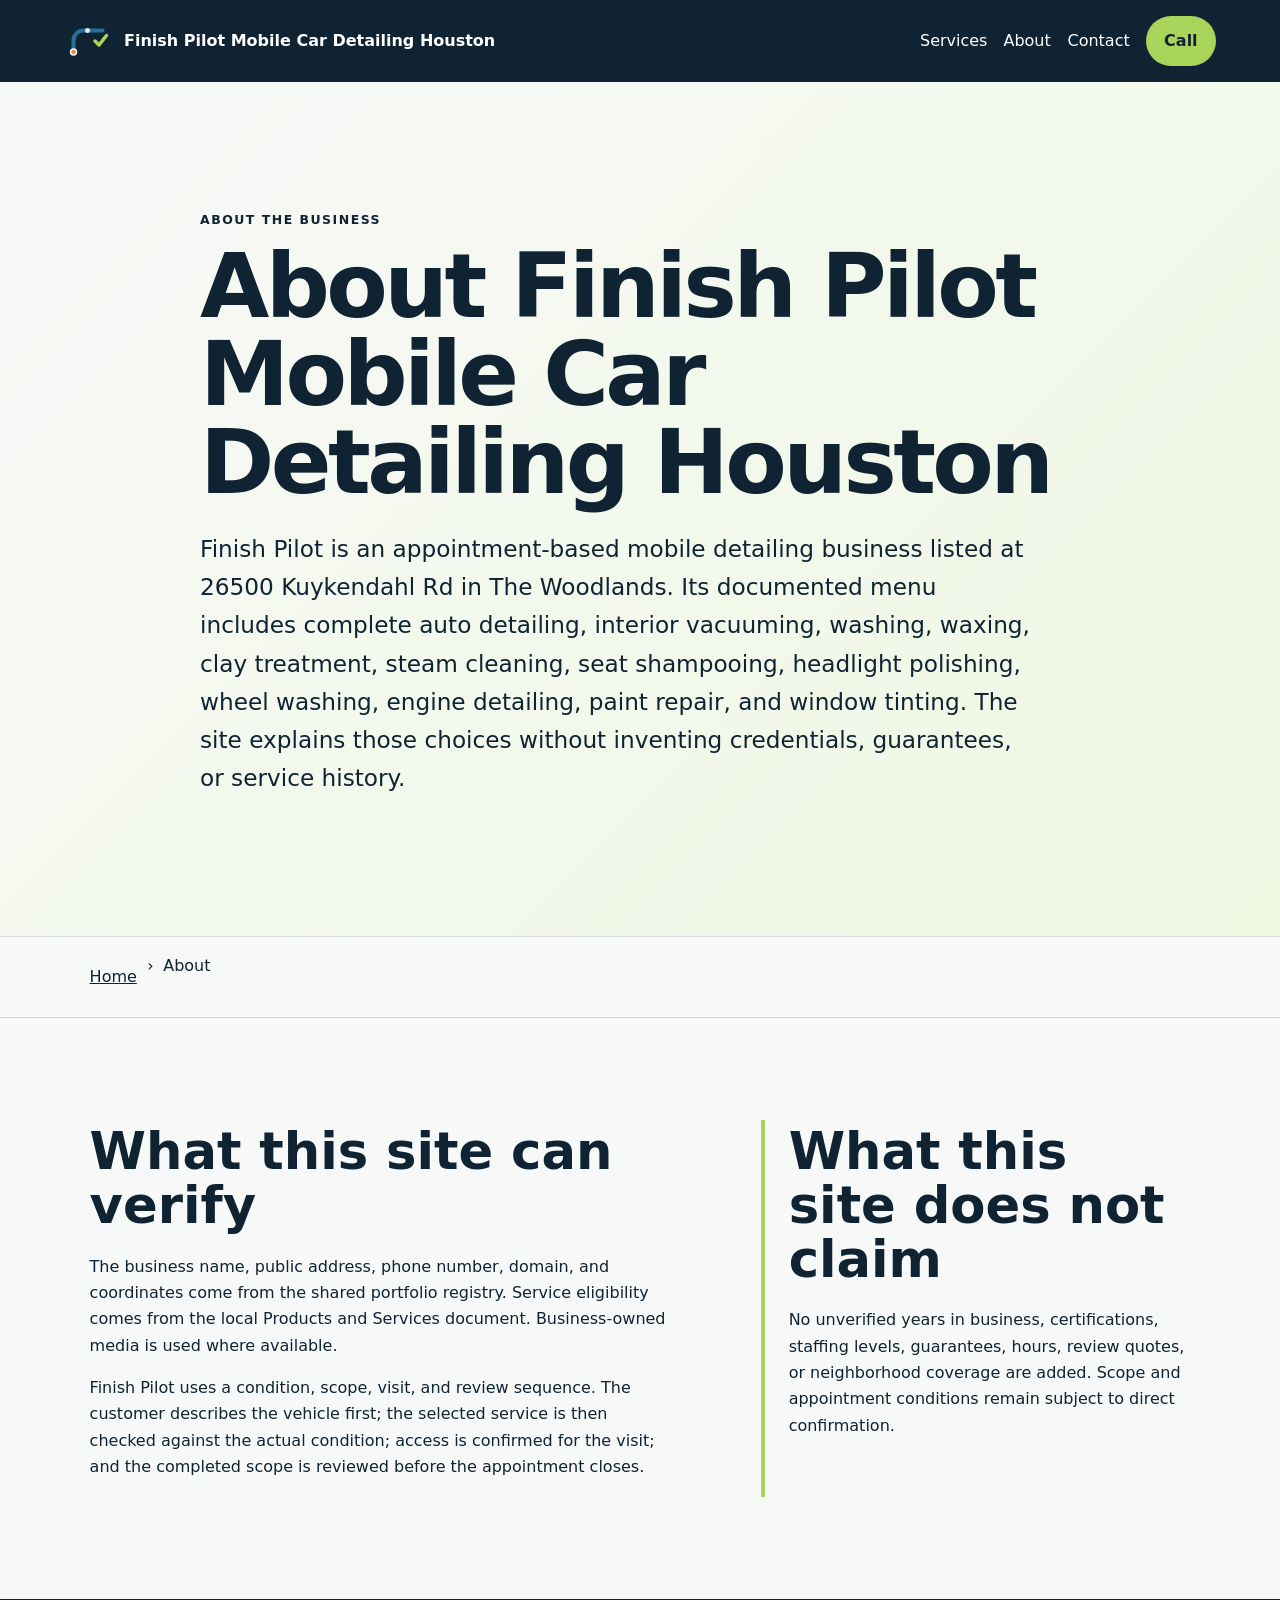
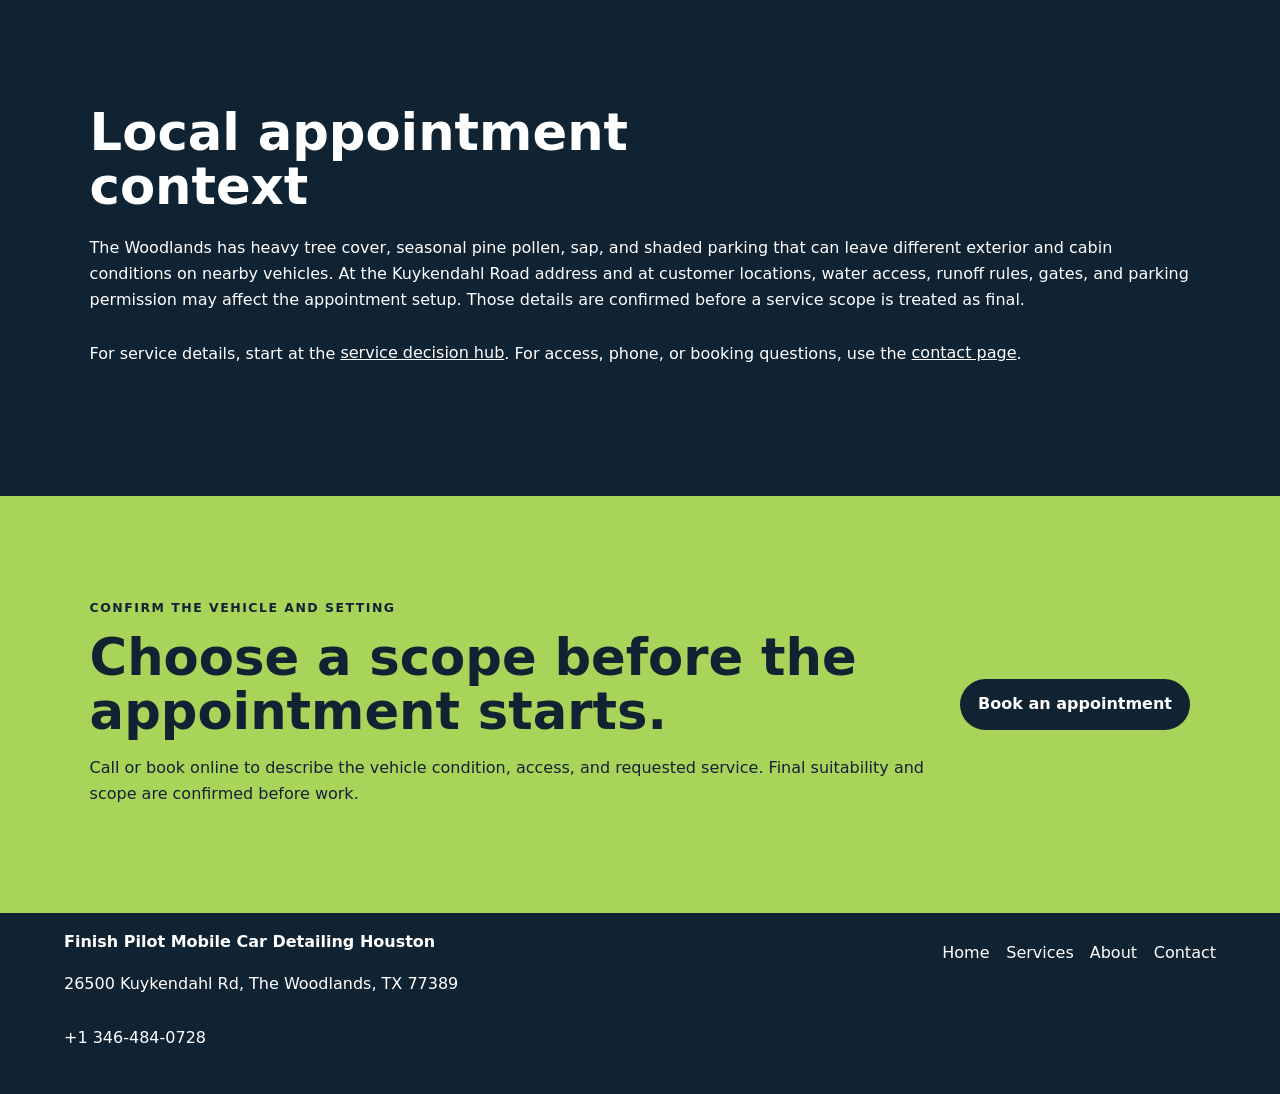
==== about/index.html @ 90a91960 "feat: add researched local SEO pages" ====
<!doctype html>
<html lang="en"><head>
  <meta charset="utf-8"><meta name="viewport" content="width=device-width,initial-scale=1">
  <title>About Finish Pilot Mobile Car Detailing Houston | The Woodlands, TX</title>
  <meta name="description" content="Verified identity, documented service scope, and appointment approach for Finish Pilot Mobile Car Detailing Houston in The Woodlands, TX.">
  <meta name="robots" content="index, follow, max-image-preview:large, max-snippet:-1">
  <link rel="canonical" href="https://finishpilot.shop/about/">
  <meta property="og:type" content="website"><meta property="og:title" content="About Finish Pilot Mobile Car Detailing Houston | The Woodlands, TX">
  <meta property="og:description" content="Verified identity, documented service scope, and appointment approach for Finish Pilot Mobile Car Detailing Houston in The Woodlands, TX."><meta property="og:url" content="https://finishpilot.shop/about/">
  <meta property="og:image" content="https://finishpilot.shop/assets/service-foam.jpg"><meta name="twitter:card" content="summary_large_image">
  <link rel="icon" href="/assets/favicon.svg"><link rel="stylesheet" href="/seo-pages.css"><script type="application/ld+json">{
  "@context": "https://schema.org",
  "@graph": [
    {
      "@type": "BreadcrumbList",
      "@id": "https://finishpilot.shop/about/#breadcrumb",
      "itemListElement": [
        {
          "@type": "ListItem",
          "position": 1,
          "name": "Home",
          "item": "https://finishpilot.shop/"
        },
        {
          "@type": "ListItem",
          "position": 2,
          "name": "About Finish Pilot Mobile Car Detailing Houston | The Woodlands, TX",
          "item": "https://finishpilot.shop/about/"
        }
      ]
    },
    {
      "@type": "WebPage",
      "@id": "https://finishpilot.shop/about/#webpage",
      "url": "https://finishpilot.shop/about/",
      "name": "About Finish Pilot Mobile Car Detailing Houston | The Woodlands, TX",
      "description": "Verified identity, documented service scope, and appointment approach for Finish Pilot Mobile Car Detailing Houston in The Woodlands, TX.",
      "breadcrumb": {
        "@id": "https://finishpilot.shop/about/#breadcrumb"
      },
      "isPartOf": {
        "@id": "https://finishpilot.shop/#website"
      },
      "about": {
        "@id": "https://finishpilot.shop/#business"
      }
    },
    {
      "@type": "ImageObject",
      "@id": "https://finishpilot.shop/about/#primaryimage",
      "contentUrl": "https://finishpilot.shop/assets/service-foam.jpg",
      "caption": "Illustrative vehicle detailing image for Finish Pilot Mobile Car Detailing Houston",
      "representativeOfPage": true
    }
  ]
}</script>
</head><body style="--pilot-accent:#a9d45a;--pilot-dark:#102332;--pilot-paper:#f7f9f8">
<a class="skip-link" href="#content">Skip to content</a>
<header class="pilot-header"><a class="pilot-brand" href="/"><img src="/assets/logo.svg" width="48" height="48" alt=""><span>Finish Pilot Mobile Car Detailing Houston</span></a>
<nav aria-label="Primary navigation"><a href="/services/">Services</a><a href="/about/">About</a><a href="/contact/">Contact</a><a class="pilot-call" href="tel:+13464840728">Call</a></nav></header>
<main id="content"><section class="pilot-hero text-only"><div><p class="eyebrow">About the business</p><h1>About Finish Pilot Mobile Car Detailing Houston</h1><p class="pilot-answer">Finish Pilot is an appointment-based mobile detailing business listed at 26500 Kuykendahl Rd in The Woodlands. Its documented menu includes complete auto detailing, interior vacuuming, washing, waxing, clay treatment, steam cleaning, seat shampooing, headlight polishing, wheel washing, engine detailing, paint repair, and window tinting. The site explains those choices without inventing credentials, guarantees, or service history.</p></div></section><nav class="breadcrumbs" aria-label="Breadcrumb"><a href="/">Home</a><span>›</span><span>About</span></nav>
<section class="pilot-section pilot-grid"><div><h2>What this site can verify</h2><p>The business name, public address, phone number, domain, and coordinates come from the shared portfolio registry. Service eligibility comes from the local Products and Services document. Business-owned media is used where available.</p><p>Finish Pilot uses a condition, scope, visit, and review sequence. The customer describes the vehicle first; the selected service is then checked against the actual condition; access is confirmed for the visit; and the completed scope is reviewed before the appointment closes.</p></div><aside><h2>What this site does not claim</h2><p>No unverified years in business, certifications, staffing levels, guarantees, hours, review quotes, or neighborhood coverage are added. Scope and appointment conditions remain subject to direct confirmation.</p></aside></section>
<section class="pilot-section tone"><h2>Local appointment context</h2><p>The Woodlands has heavy tree cover, seasonal pine pollen, sap, and shaded parking that can leave different exterior and cabin conditions on nearby vehicles. At the Kuykendahl Road address and at customer locations, water access, runoff rules, gates, and parking permission may affect the appointment setup. Those details are confirmed before a service scope is treated as final.</p><p>For service details, start at the <a href="/services/">service decision hub</a>. For access, phone, or booking questions, use the <a href="/contact/">contact page</a>.</p></section>
<section class="pilot-cta"><div><p class="eyebrow">Confirm the vehicle and setting</p><h2>Choose a scope before the appointment starts.</h2><p>Call or book online to describe the vehicle condition, access, and requested service. Final suitability and scope are confirmed before work.</p></div><a class="pilot-button" href="https://cal.com/sumitdatta/auto-detail-service">Book an appointment</a></section>
</main><footer class="pilot-footer"><div><strong>Finish Pilot Mobile Car Detailing Houston</strong><p>26500 Kuykendahl Rd, The Woodlands, TX 77389</p><p><a href="tel:+13464840728">+1 346-484-0728</a></p></div><nav aria-label="Footer navigation"><a href="/">Home</a><a href="/services/">Services</a><a href="/about/">About</a><a href="/contact/">Contact</a></nav></footer>
</body></html>
---- seo-pages.css ----
*{box-sizing:border-box}html{scroll-behavior:smooth}body{margin:0;background:var(--pilot-paper);color:var(--pilot-dark);font-family:system-ui,-apple-system,BlinkMacSystemFont,"Segoe UI",sans-serif;line-height:1.65}.skip-link{position:absolute;left:-999px}.skip-link:focus{left:1rem;top:1rem;z-index:9;background:#fff;padding:.75rem}.pilot-header,.pilot-footer{display:flex;align-items:center;justify-content:space-between;gap:1.5rem;padding:1rem clamp(1rem,5vw,4rem);background:var(--pilot-dark);color:#fff}.pilot-header{position:sticky;top:0;z-index:5}.pilot-brand{display:flex;align-items:center;gap:.75rem;max-width:36rem;font-weight:800}.pilot-header a,.pilot-footer a{color:inherit;text-decoration:none}.pilot-header nav,.pilot-footer nav{display:flex;flex-wrap:wrap;gap:1rem;align-items:center}.pilot-header nav a,.pilot-footer nav a,.breadcrumbs a,.pilot-section a,.pilot-footer>div a{display:inline-flex;min-width:48px;min-height:48px;align-items:center}.pilot-call,.pilot-button{display:inline-flex;min-height:48px;align-items:center;justify-content:center;border-radius:999px;background:var(--pilot-accent);color:var(--pilot-dark)!important;padding:.75rem 1.15rem;font-weight:800;text-decoration:none}.pilot-hero{display:grid;grid-template-columns:minmax(0,1.2fr) minmax(260px,.8fr);gap:clamp(2rem,6vw,6rem);padding:clamp(4rem,9vw,8rem) clamp(1.25rem,7vw,7rem);align-items:center;background:linear-gradient(135deg,var(--pilot-paper),color-mix(in srgb,var(--pilot-accent) 18%,white))}.pilot-hero.text-only{grid-template-columns:minmax(0,880px);justify-content:center}.pilot-hero h1{font-size:clamp(2.5rem,7vw,6rem);line-height:.98;margin:.3rem 0 1.25rem;letter-spacing:-.04em}.pilot-hero img{width:100%;height:auto;aspect-ratio:4/3;object-fit:cover;border-radius:1.5rem;box-shadow:0 28px 70px #0003}.pilot-answer{font-size:clamp(1.15rem,2vw,1.45rem);max-width:52rem}.pilot-proof,.source-note{font-size:.9rem;opacity:.76}.eyebrow{text-transform:uppercase;letter-spacing:.12em;font-size:.78rem;font-weight:900}.breadcrumbs{display:flex;gap:.6rem;flex-wrap:wrap;padding:1rem clamp(1.25rem,7vw,7rem);border-block:1px solid #0002}.breadcrumbs a,.pilot-section a{color:inherit}.pilot-section{padding:clamp(3.5rem,8vw,7rem) clamp(1.25rem,7vw,7rem)}.pilot-section h2{font-size:clamp(2rem,4vw,3.6rem);line-height:1.05;max-width:18ch;margin:.3rem 0 1.3rem}.pilot-section h3{font-size:1.25rem;margin-top:2rem}.pilot-grid{display:grid;grid-template-columns:minmax(0,1.15fr) minmax(260px,.85fr);gap:clamp(2rem,7vw,7rem)}.pilot-grid aside{border-left:4px solid var(--pilot-accent);padding-left:1.5rem}.tone{background:var(--pilot-dark);color:#fff}.checklist,.steps{padding-left:1.25rem}.checklist li,.steps li{margin:.75rem 0}.steps{display:grid;grid-template-columns:repeat(5,minmax(0,1fr));gap:1rem;list-style:none;padding:0;counter-reset:step}.steps li{counter-increment:step;padding:1rem;border:1px solid #fff4;border-radius:1rem}.steps li:before{content:counter(step);display:block;font-size:2rem;font-weight:900;color:var(--pilot-accent)}.faq-list{max-width:900px}.faq-list details{border-top:1px solid #0003;padding:1rem 0}.faq-list summary{font-size:1.15rem;font-weight:800;cursor:pointer}.related-links,.service-cards{display:grid;grid-template-columns:repeat(2,minmax(0,1fr));gap:1rem}.related-links a,.service-cards article{display:block;padding:1.25rem;border:1px solid #0003;border-radius:1rem;background:#fff}.service-cards h2{font-size:1.6rem}.pilot-cta{display:flex;align-items:center;justify-content:space-between;gap:2rem;padding:clamp(3rem,7vw,6rem) clamp(1.25rem,7vw,7rem);background:var(--pilot-accent)}.pilot-cta h2{font-size:clamp(2rem,4vw,3.5rem);line-height:1.05;margin:.25rem 0}.pilot-cta .pilot-button{background:var(--pilot-dark);color:#fff!important;white-space:nowrap}.pilot-footer{align-items:flex-start}.large-link{font-size:clamp(1.4rem,3vw,2.4rem);font-weight:900}@media(max-width:800px){.pilot-header{position:static;align-items:flex-start}.pilot-brand span{display:none}.pilot-hero,.pilot-grid{grid-template-columns:1fr}.steps{grid-template-columns:1fr}.related-links,.service-cards{grid-template-columns:1fr}.pilot-cta,.pilot-footer{align-items:flex-start;flex-direction:column}}
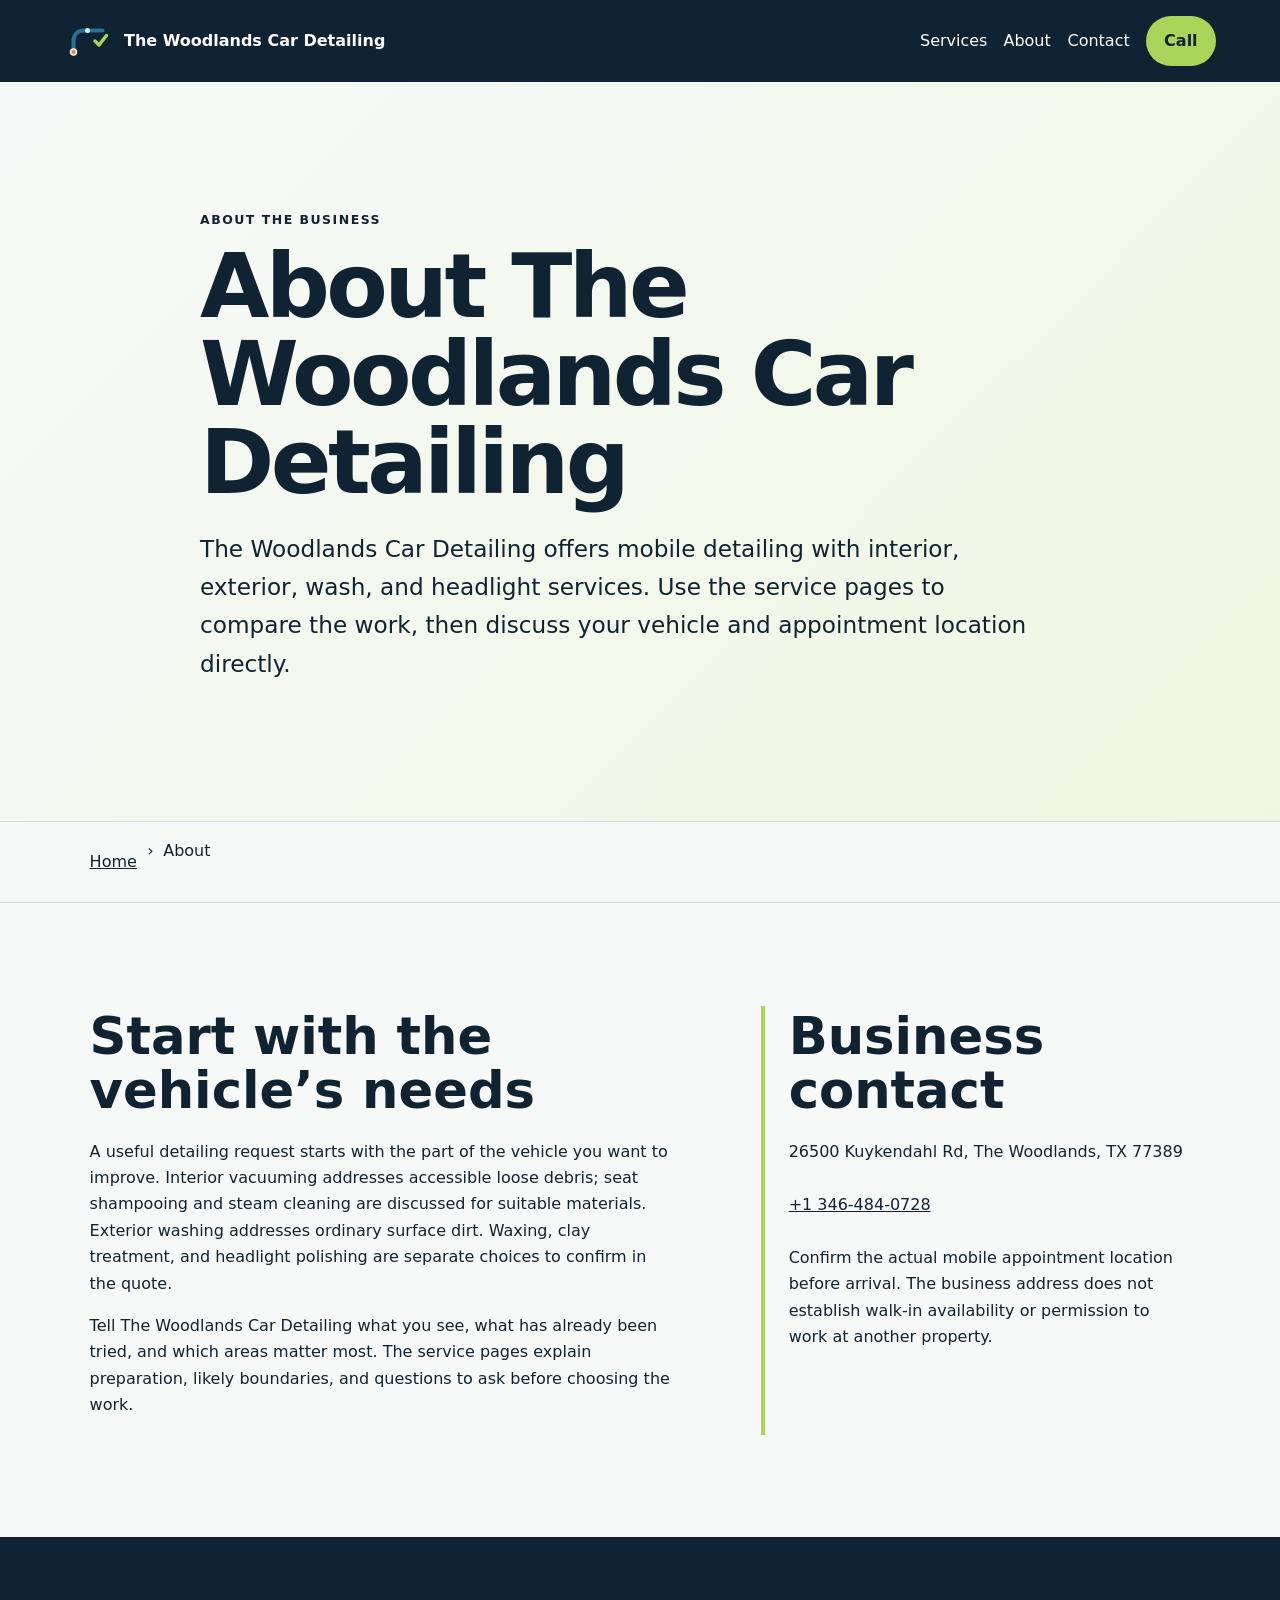
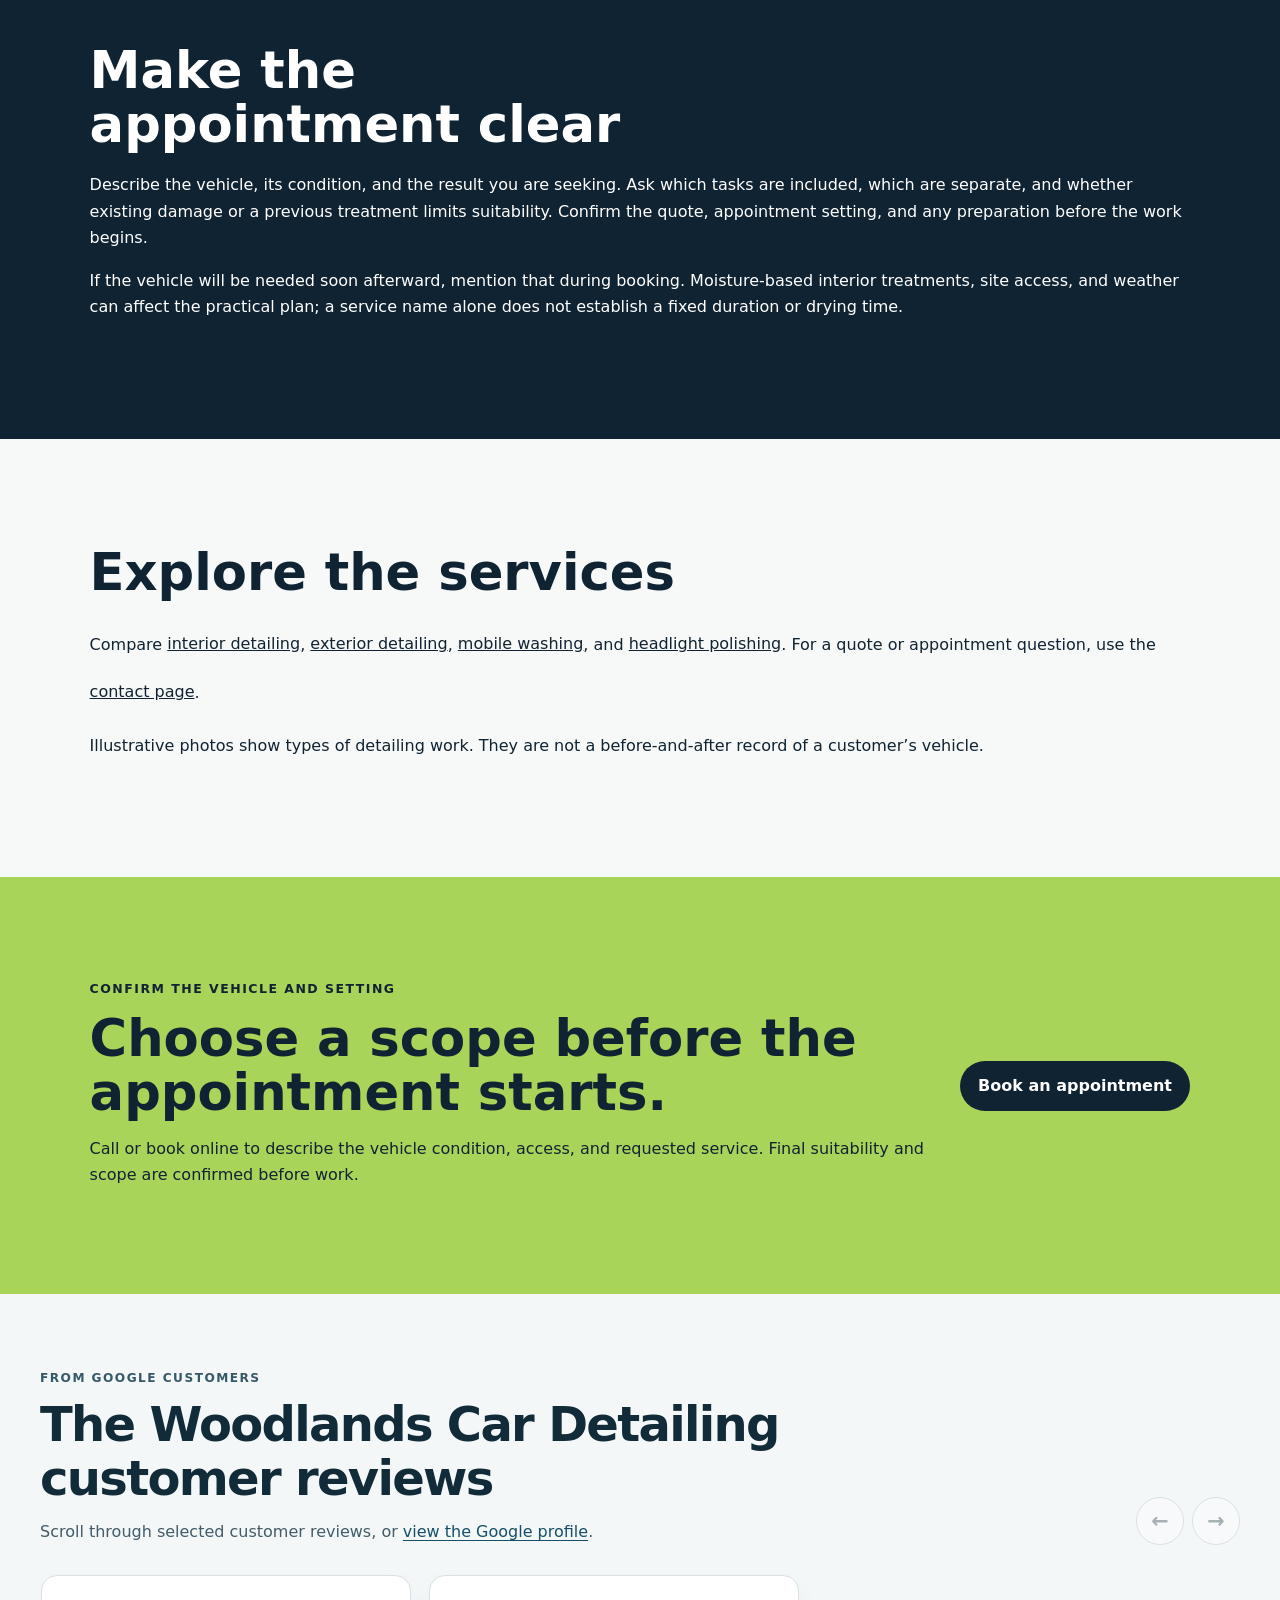
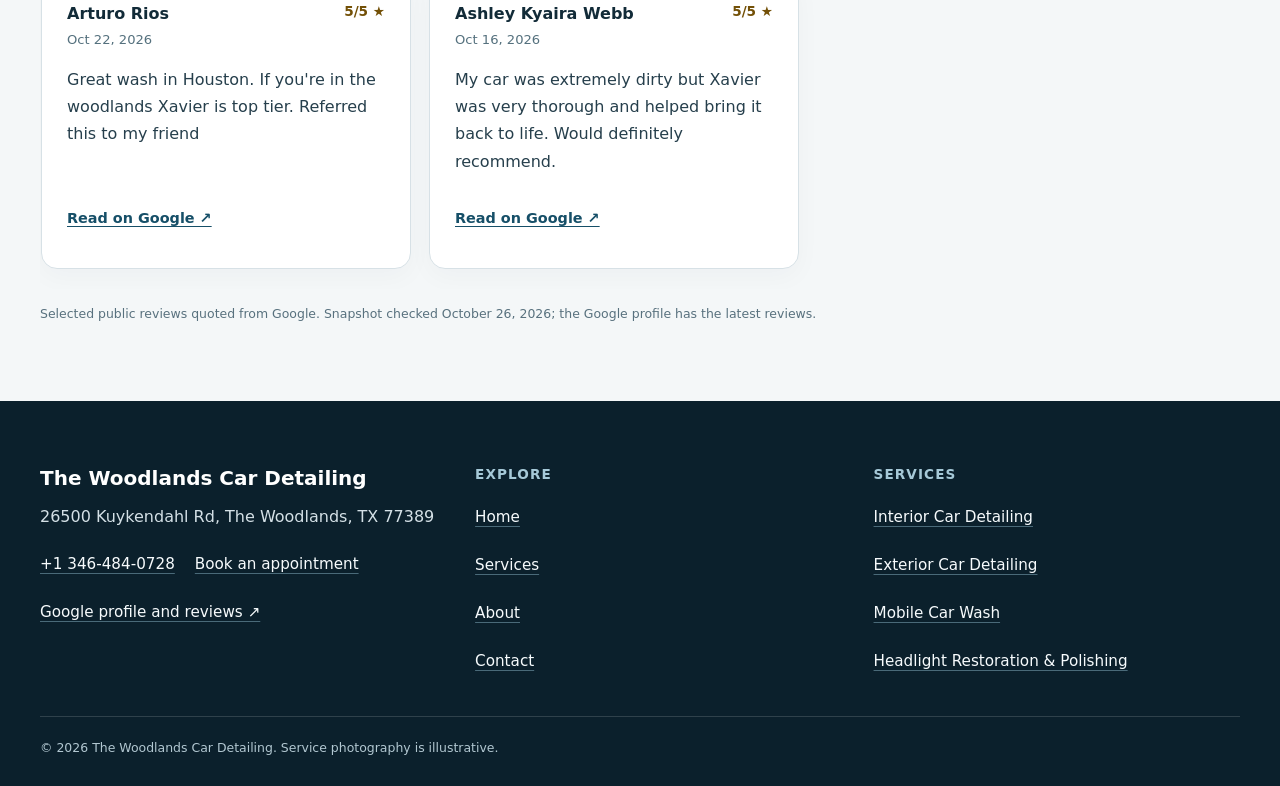
==== commit 40b88e94: "Align website branding and local service information" ====
--- a/about/index.html
+++ b/about/index.html
@@ -1,66 +1,70 @@
 <!doctype html>
 <html lang="en"><head>
   <meta charset="utf-8"><meta name="viewport" content="width=device-width,initial-scale=1">
-  <title>About Finish Pilot Mobile Car Detailing Houston | The Woodlands, TX</title>
-  <meta name="description" content="Verified identity, documented service scope, and appointment approach for Finish Pilot Mobile Car Detailing Houston in The Woodlands, TX.">
+  <title>About The Woodlands Car Detailing | The Woodlands, TX</title>
+  <meta name="description" content="Verified identity, documented service scope, and appointment approach for The Woodlands Car Detailing in The Woodlands, TX.">
   <meta name="robots" content="index, follow, max-image-preview:large, max-snippet:-1">
-  <link rel="canonical" href="https://finishpilot.shop/about/">
-  <meta property="og:type" content="website"><meta property="og:title" content="About Finish Pilot Mobile Car Detailing Houston | The Woodlands, TX">
-  <meta property="og:description" content="Verified identity, documented service scope, and appointment approach for Finish Pilot Mobile Car Detailing Houston in The Woodlands, TX."><meta property="og:url" content="https://finishpilot.shop/about/">
-  <meta property="og:image" content="https://finishpilot.shop/assets/service-foam.jpg"><meta name="twitter:card" content="summary_large_image">
+  <link rel="canonical" href="https://thewoodlandscardetailing.shop/about/">
+  <meta property="og:type" content="website"><meta property="og:title" content="About The Woodlands Car Detailing | The Woodlands, TX">
+  <meta property="og:description" content="Verified identity, documented service scope, and appointment approach for The Woodlands Car Detailing in The Woodlands, TX."><meta property="og:url" content="https://thewoodlandscardetailing.shop/about/">
+  <meta property="og:image" content="https://thewoodlandscardetailing.shop/assets/service-foam.jpg"><meta name="twitter:card" content="summary_large_image">
   <link rel="icon" href="/assets/favicon.svg"><link rel="stylesheet" href="/seo-pages.css"><script type="application/ld+json">{
   "@context": "https://schema.org",
   "@graph": [
     {
       "@type": "BreadcrumbList",
-      "@id": "https://finishpilot.shop/about/#breadcrumb",
+      "@id": "https://thewoodlandscardetailing.shop/about/#breadcrumb",
       "itemListElement": [
         {
           "@type": "ListItem",
           "position": 1,
           "name": "Home",
-          "item": "https://finishpilot.shop/"
+          "item": "https://thewoodlandscardetailing.shop/"
         },
         {
           "@type": "ListItem",
           "position": 2,
-          "name": "About Finish Pilot Mobile Car Detailing Houston | The Woodlands, TX",
-          "item": "https://finishpilot.shop/about/"
+          "name": "About The Woodlands Car Detailing | The Woodlands, TX",
+          "item": "https://thewoodlandscardetailing.shop/about/"
         }
       ]
     },
     {
       "@type": "WebPage",
-      "@id": "https://finishpilot.shop/about/#webpage",
-      "url": "https://finishpilot.shop/about/",
-      "name": "About Finish Pilot Mobile Car Detailing Houston | The Woodlands, TX",
-      "description": "Verified identity, documented service scope, and appointment approach for Finish Pilot Mobile Car Detailing Houston in The Woodlands, TX.",
+      "@id": "https://thewoodlandscardetailing.shop/about/#webpage",
+      "url": "https://thewoodlandscardetailing.shop/about/",
+      "name": "About The Woodlands Car Detailing | The Woodlands, TX",
+      "description": "Verified identity, documented service scope, and appointment approach for The Woodlands Car Detailing in The Woodlands, TX.",
       "breadcrumb": {
-        "@id": "https://finishpilot.shop/about/#breadcrumb"
+        "@id": "https://thewoodlandscardetailing.shop/about/#breadcrumb"
       },
       "isPartOf": {
-        "@id": "https://finishpilot.shop/#website"
+        "@id": "https://thewoodlandscardetailing.shop/#website"
       },
       "about": {
-        "@id": "https://finishpilot.shop/#business"
+        "@id": "https://thewoodlandscardetailing.shop/#business"
       }
     },
     {
       "@type": "ImageObject",
-      "@id": "https://finishpilot.shop/about/#primaryimage",
-      "contentUrl": "https://finishpilot.shop/assets/service-foam.jpg",
-      "caption": "Illustrative vehicle detailing image for Finish Pilot Mobile Car Detailing Houston",
+      "@id": "https://thewoodlandscardetailing.shop/about/#primaryimage",
+      "contentUrl": "https://thewoodlandscardetailing.shop/assets/service-foam.jpg",
+      "caption": "Illustrative vehicle detailing image for The Woodlands Car Detailing",
       "representativeOfPage": true
     }
   ]
 }</script>
+<link rel="stylesheet" href="/portfolio-components.css">
 </head><body style="--pilot-accent:#a9d45a;--pilot-dark:#102332;--pilot-paper:#f7f9f8">
 <a class="skip-link" href="#content">Skip to content</a>
-<header class="pilot-header"><a class="pilot-brand" href="/"><img src="/assets/logo.svg" width="48" height="48" alt=""><span>Finish Pilot Mobile Car Detailing Houston</span></a>
+<header class="pilot-header"><a class="pilot-brand" href="/"><img src="/assets/logo.svg" width="48" height="48" alt=""><span>The Woodlands Car Detailing</span></a>
 <nav aria-label="Primary navigation"><a href="/services/">Services</a><a href="/about/">About</a><a href="/contact/">Contact</a><a class="pilot-call" href="tel:+13464840728">Call</a></nav></header>
-<main id="content"><section class="pilot-hero text-only"><div><p class="eyebrow">About the business</p><h1>About Finish Pilot Mobile Car Detailing Houston</h1><p class="pilot-answer">Finish Pilot is an appointment-based mobile detailing business listed at 26500 Kuykendahl Rd in The Woodlands. Its documented menu includes complete auto detailing, interior vacuuming, washing, waxing, clay treatment, steam cleaning, seat shampooing, headlight polishing, wheel washing, engine detailing, paint repair, and window tinting. The site explains those choices without inventing credentials, guarantees, or service history.</p></div></section><nav class="breadcrumbs" aria-label="Breadcrumb"><a href="/">Home</a><span>›</span><span>About</span></nav>
-<section class="pilot-section pilot-grid"><div><h2>What this site can verify</h2><p>The business name, public address, phone number, domain, and coordinates come from the shared portfolio registry. Service eligibility comes from the local Products and Services document. Business-owned media is used where available.</p><p>Finish Pilot uses a condition, scope, visit, and review sequence. The customer describes the vehicle first; the selected service is then checked against the actual condition; access is confirmed for the visit; and the completed scope is reviewed before the appointment closes.</p></div><aside><h2>What this site does not claim</h2><p>No unverified years in business, certifications, staffing levels, guarantees, hours, review quotes, or neighborhood coverage are added. Scope and appointment conditions remain subject to direct confirmation.</p></aside></section>
-<section class="pilot-section tone"><h2>Local appointment context</h2><p>The Woodlands has heavy tree cover, seasonal pine pollen, sap, and shaded parking that can leave different exterior and cabin conditions on nearby vehicles. At the Kuykendahl Road address and at customer locations, water access, runoff rules, gates, and parking permission may affect the appointment setup. Those details are confirmed before a service scope is treated as final.</p><p>For service details, start at the <a href="/services/">service decision hub</a>. For access, phone, or booking questions, use the <a href="/contact/">contact page</a>.</p></section>
+<main id="content"><section class="pilot-hero text-only"><div><p class="eyebrow">About the business</p><h1>About The Woodlands Car Detailing</h1><p class="pilot-answer">The Woodlands Car Detailing offers mobile detailing with interior, exterior, wash, and headlight services. Use the service pages to compare the work, then discuss your vehicle and appointment location directly.</p></div></section><nav class="breadcrumbs" aria-label="Breadcrumb"><a href="/">Home</a><span>›</span><span>About</span></nav>
+<section class="pilot-section pilot-grid"><div><h2>Start with the vehicle’s needs</h2><p>A useful detailing request starts with the part of the vehicle you want to improve. Interior vacuuming addresses accessible loose debris; seat shampooing and steam cleaning are discussed for suitable materials. Exterior washing addresses ordinary surface dirt. Waxing, clay treatment, and headlight polishing are separate choices to confirm in the quote.</p><p>Tell The Woodlands Car Detailing what you see, what has already been tried, and which areas matter most. The service pages explain preparation, likely boundaries, and questions to ask before choosing the work.</p></div><aside><h2>Business contact</h2><p>26500 Kuykendahl Rd, The Woodlands, TX 77389</p><p><a href="tel:+13464840728">+1 346-484-0728</a></p><p>Confirm the actual mobile appointment location before arrival. The business address does not establish walk-in availability or permission to work at another property.</p></aside></section>
+<section class="pilot-section tone"><h2>Make the appointment clear</h2><p>Describe the vehicle, its condition, and the result you are seeking. Ask which tasks are included, which are separate, and whether existing damage or a previous treatment limits suitability. Confirm the quote, appointment setting, and any preparation before the work begins.</p><p>If the vehicle will be needed soon afterward, mention that during booking. Moisture-based interior treatments, site access, and weather can affect the practical plan; a service name alone does not establish a fixed duration or drying time.</p></section>
+<section class="pilot-section"><h2>Explore the services</h2><p>Compare <a href="/services/interior-car-detailing/">interior detailing</a>, <a href="/services/exterior-car-detailing/">exterior detailing</a>, <a href="/services/mobile-car-wash/">mobile washing</a>, and <a href="/services/headlight-restoration/">headlight polishing</a>. For a quote or appointment question, use the <a href="/contact/">contact page</a>.</p><p>Illustrative photos show types of detailing work. They are not a before-and-after record of a customer’s vehicle.</p></section>
 <section class="pilot-cta"><div><p class="eyebrow">Confirm the vehicle and setting</p><h2>Choose a scope before the appointment starts.</h2><p>Call or book online to describe the vehicle condition, access, and requested service. Final suitability and scope are confirmed before work.</p></div><a class="pilot-button" href="https://cal.com/sumitdatta/auto-detail-service">Book an appointment</a></section>
-</main><footer class="pilot-footer"><div><strong>Finish Pilot Mobile Car Detailing Houston</strong><p>26500 Kuykendahl Rd, The Woodlands, TX 77389</p><p><a href="tel:+13464840728">+1 346-484-0728</a></p></div><nav aria-label="Footer navigation"><a href="/">Home</a><a href="/services/">Services</a><a href="/about/">About</a><a href="/contact/">Contact</a></nav></footer>
+<!-- PORTFOLIO-REVIEWS:START --><section class="portfolio-reviews" aria-labelledby="portfolio-reviews-title"><div class="portfolio-reviews__heading"><div><p class="portfolio-reviews__kicker">From Google customers</p><h2 id="portfolio-reviews-title">The Woodlands Car Detailing customer reviews</h2><p class="portfolio-reviews__intro">Scroll through selected customer reviews, or <a href="https://www.google.com/maps?cid=17974820906461714589" target="_blank" rel="noopener noreferrer">view the Google profile</a>.</p></div><div class="portfolio-reviews__controls"><button type="button" data-reviews-prev aria-label="Previous reviews">←</button><button type="button" data-reviews-next aria-label="Next reviews">→</button></div></div><div class="portfolio-reviews__track" role="region" aria-label="Scrollable customer reviews" tabindex="0"><article class="portfolio-review"><div class="portfolio-review__meta"><div><span class="portfolio-review__author">Arturo Rios</span><time datetime="2026-10-22">Oct 22, 2026</time></div><span class="portfolio-review__rating" aria-label="5 out of 5 stars">5/5 ★</span></div><blockquote><p>Great wash in Houston. If you&#x27;re in the woodlands Xavier is top tier. Referred this to my friend</p></blockquote><a class="portfolio-review__source" href="https://www.google.com/maps/reviews/data=!4m8!14m7!1m6!2m5!1sCi9DQUlRQUNvZENodHljRjlvT21VMmFGVXpRa0owYkcxQkxVSjRZbXBJVjNOWlNYYxAB!2m1!1s0x0:0xf973646136ea589d!3m1!1s2@1:CAIQACodChtycF9oOmU2aFUzQkJ0bG1BLUJ4YmpIV3NZSXc%7C%7C?hl=en-US" target="_blank" rel="noopener noreferrer">Read on Google ↗</a></article><article class="portfolio-review"><div class="portfolio-review__meta"><div><span class="portfolio-review__author">Ashley Kyaira Webb</span><time datetime="2026-10-16">Oct 16, 2026</time></div><span class="portfolio-review__rating" aria-label="5 out of 5 stars">5/5 ★</span></div><blockquote><p>My car was extremely dirty but Xavier was very thorough and helped bring it back to life. Would definitely recommend.</p></blockquote><a class="portfolio-review__source" href="https://www.google.com/maps/reviews/data=!4m8!14m7!1m6!2m5!1sCi9DQUlRQUNvZENodHljRjlvT25oUlkwWm9ZM0ZQWDJ0YWJHOTNUMjF5YVVaMVRGRRAB!2m1!1s0x0:0xf973646136ea589d!3m1!1s2@1:CAIQACodChtycF9oOnhRY0ZoY3FPX2tabG93T21yaUZ1TFE%7C%7C?hl=en-US" target="_blank" rel="noopener noreferrer">Read on Google ↗</a></article></div><p class="portfolio-reviews__note">Selected public reviews quoted from Google. Snapshot checked <time datetime="2026-10-26">October 26, 2026</time>; the Google profile has the latest reviews.</p></section><!-- PORTFOLIO-REVIEWS:END -->
+</main><footer class="portfolio-footer"><div class="portfolio-footer__grid"><div><strong class="portfolio-footer__name">The Woodlands Car Detailing</strong><address>26500 Kuykendahl Rd, The Woodlands, TX 77389</address><div class="portfolio-footer__contact"><a href="tel:+13464840728">+1 346-484-0728</a><a href="https://cal.com/sumitdatta/auto-detail-service">Book an appointment</a></div><a href="https://www.google.com/maps?cid=17974820906461714589" target="_blank" rel="noopener noreferrer">Google profile and reviews ↗</a></div><div><h2>Explore</h2><nav aria-label="Footer navigation"><a href="/">Home</a><a href="/services/">Services</a><a href="/about/">About</a><a href="/contact/">Contact</a></nav></div><div><h2>Services</h2><nav aria-label="Service pages"><a href="/services/interior-car-detailing/">Interior Car Detailing</a><a href="/services/exterior-car-detailing/">Exterior Car Detailing</a><a href="/services/mobile-car-wash/">Mobile Car Wash</a><a href="/services/headlight-restoration/">Headlight Restoration &amp; Polishing</a></nav></div></div><p class="portfolio-footer__bottom">© <span id="year">2026</span> The Woodlands Car Detailing. Service photography is illustrative.</p></footer>
+<script src="/portfolio-components.js" defer></script>
 </body></html>
--- a/portfolio-components.css
+++ b/portfolio-components.css
@@ -0,0 +1,37 @@
+/* Portfolio components: scoped styles, no external requests. */
+.portfolio-reviews,.portfolio-footer{box-sizing:border-box;min-width:0;font-family:inherit}
+.portfolio-reviews *,.portfolio-footer *{box-sizing:border-box}
+.portfolio-reviews{color:#122b38;background:#f4f7f8;padding:clamp(3rem,6vw,5.5rem) max(20px,calc((100% - 1200px)/2));isolation:isolate}
+.portfolio-reviews__heading{display:flex;justify-content:space-between;align-items:flex-end;gap:24px;margin:0 0 28px}
+.portfolio-reviews__heading>div{min-width:0;max-width:850px}
+.portfolio-reviews__kicker{margin:0 0 10px;font-family:inherit;font-weight:700;font-size:.76rem;line-height:1.3;letter-spacing:.12em;text-transform:uppercase;color:#365968}
+.portfolio-reviews h2{max-width:none;margin:0 0 14px;font-family:inherit;font-size:clamp(1.8rem,4vw,3rem);font-weight:800;line-height:1.13;letter-spacing:-.035em;text-transform:none;color:#122b38;overflow-wrap:anywhere}
+.portfolio-reviews__intro{font-size:1rem;line-height:1.6;color:#425c68;margin:0}
+.portfolio-reviews__intro a,.portfolio-review__source{color:#164f68;text-decoration:underline;text-underline-offset:3px}
+.portfolio-reviews__controls{display:none;gap:8px;flex-shrink:0}
+.portfolio-reviews[data-ready] .portfolio-reviews__controls{display:flex}
+.portfolio-reviews__controls button{display:grid;place-items:center;width:48px;height:48px;border:1px solid #a9bac2;border-radius:50%;background:#fff;color:#122b38;font-family:inherit;font-weight:700;font-size:1.3rem;line-height:1;cursor:pointer}
+.portfolio-reviews__controls button:disabled{opacity:.35;cursor:default}
+.portfolio-reviews__track{display:flex;align-items:stretch;gap:18px;overflow-x:auto;overscroll-behavior-x:contain;scroll-snap-type:x proximity;scroll-padding-inline:1px;padding:2px 1px 20px;max-width:100%;min-width:0;scrollbar-width:thin;scrollbar-color:#7c9aa8 #dfe7eb}
+.portfolio-review{display:flex;flex-direction:column;flex:0 0 min(370px,86vw);min-width:0;max-width:100%;margin:0;padding:25px;background:#fff;border:1px solid #d7e1e6;border-radius:16px;box-shadow:0 8px 26px #0a263d08;scroll-snap-align:start;text-align:left}
+.portfolio-review__meta{display:flex;align-items:flex-start;justify-content:space-between;gap:14px;margin-bottom:16px}
+.portfolio-review__author{font-size:1rem;font-weight:800;line-height:1.4;color:#122b38;overflow-wrap:anywhere}
+.portfolio-review time{display:block;font-size:.82rem;line-height:1.5;color:#55717e;margin-top:3px}
+.portfolio-review__rating{white-space:nowrap;font-size:.85rem;font-weight:700;line-height:1.5;color:#735007}
+.portfolio-review blockquote{padding:0;margin:0 0 20px;border:0;color:#263f4c;font-family:inherit;font-weight:400;font-size:1rem;line-height:1.7;letter-spacing:normal;max-height:230px;overflow-y:auto;overflow-wrap:anywhere}
+.portfolio-review blockquote p{margin:0;font:inherit;color:inherit}
+.portfolio-review__source{display:inline-flex;align-items:center;min-height:48px;margin-top:auto;font-size:.9rem;font-weight:700}
+.portfolio-reviews__note{margin:15px 0 0;color:#58717e;font-size:.78rem;line-height:1.6}
+.portfolio-reviews :focus-visible,.portfolio-footer :focus-visible{outline:3px solid #167799;outline-offset:4px}
+.portfolio-footer{background:#0b202c;color:#f7fbfd;padding:clamp(2.5rem,5vw,4.5rem) max(20px,calc((100% - 1200px)/2)) 28px;line-height:1.6;text-align:left}
+.portfolio-footer__grid{display:grid;grid-template-columns:minmax(0,1.1fr) minmax(0,1fr) minmax(0,1fr);gap:32px}
+.portfolio-footer__name{display:block;margin:0 0 12px;color:#fff;font-size:1.25rem;font-weight:800;line-height:1.35;overflow-wrap:anywhere}
+.portfolio-footer address{font-size:1rem;font-style:normal;color:#d4e0e6;line-height:1.65}
+.portfolio-footer h2{margin:0 0 10px;font-family:inherit;font-size:.85rem;font-weight:800;line-height:1.4;letter-spacing:.08em;text-transform:uppercase;color:#a6c9d8;max-width:none}
+.portfolio-footer a{display:inline-flex;align-items:center;min-height:48px;max-width:100%;color:#f7fbfd;font-size:.95rem;text-decoration:underline;text-decoration-color:#4a6a79;text-underline-offset:4px;overflow-wrap:anywhere}
+.portfolio-footer a:hover{text-decoration-color:#e1eff5}
+.portfolio-footer nav{display:flex;flex-direction:column;align-items:flex-start;gap:0}
+.portfolio-footer__contact{display:flex;flex-wrap:wrap;gap:0 20px;margin-top:10px}
+.portfolio-footer__bottom{margin:30px 0 0;padding-top:20px;border-top:1px solid #ffffff26;color:#b2c7d1;font-size:.78rem;line-height:1.7}
+@media(max-width:760px){.portfolio-reviews__heading{align-items:flex-start;flex-direction:column;gap:16px}.portfolio-footer__grid{grid-template-columns:1fr;gap:28px}.portfolio-review{padding:21px;flex-basis:min(340px,84vw)}}
+@media(prefers-reduced-motion:reduce){.portfolio-reviews__track{scroll-behavior:auto}}
